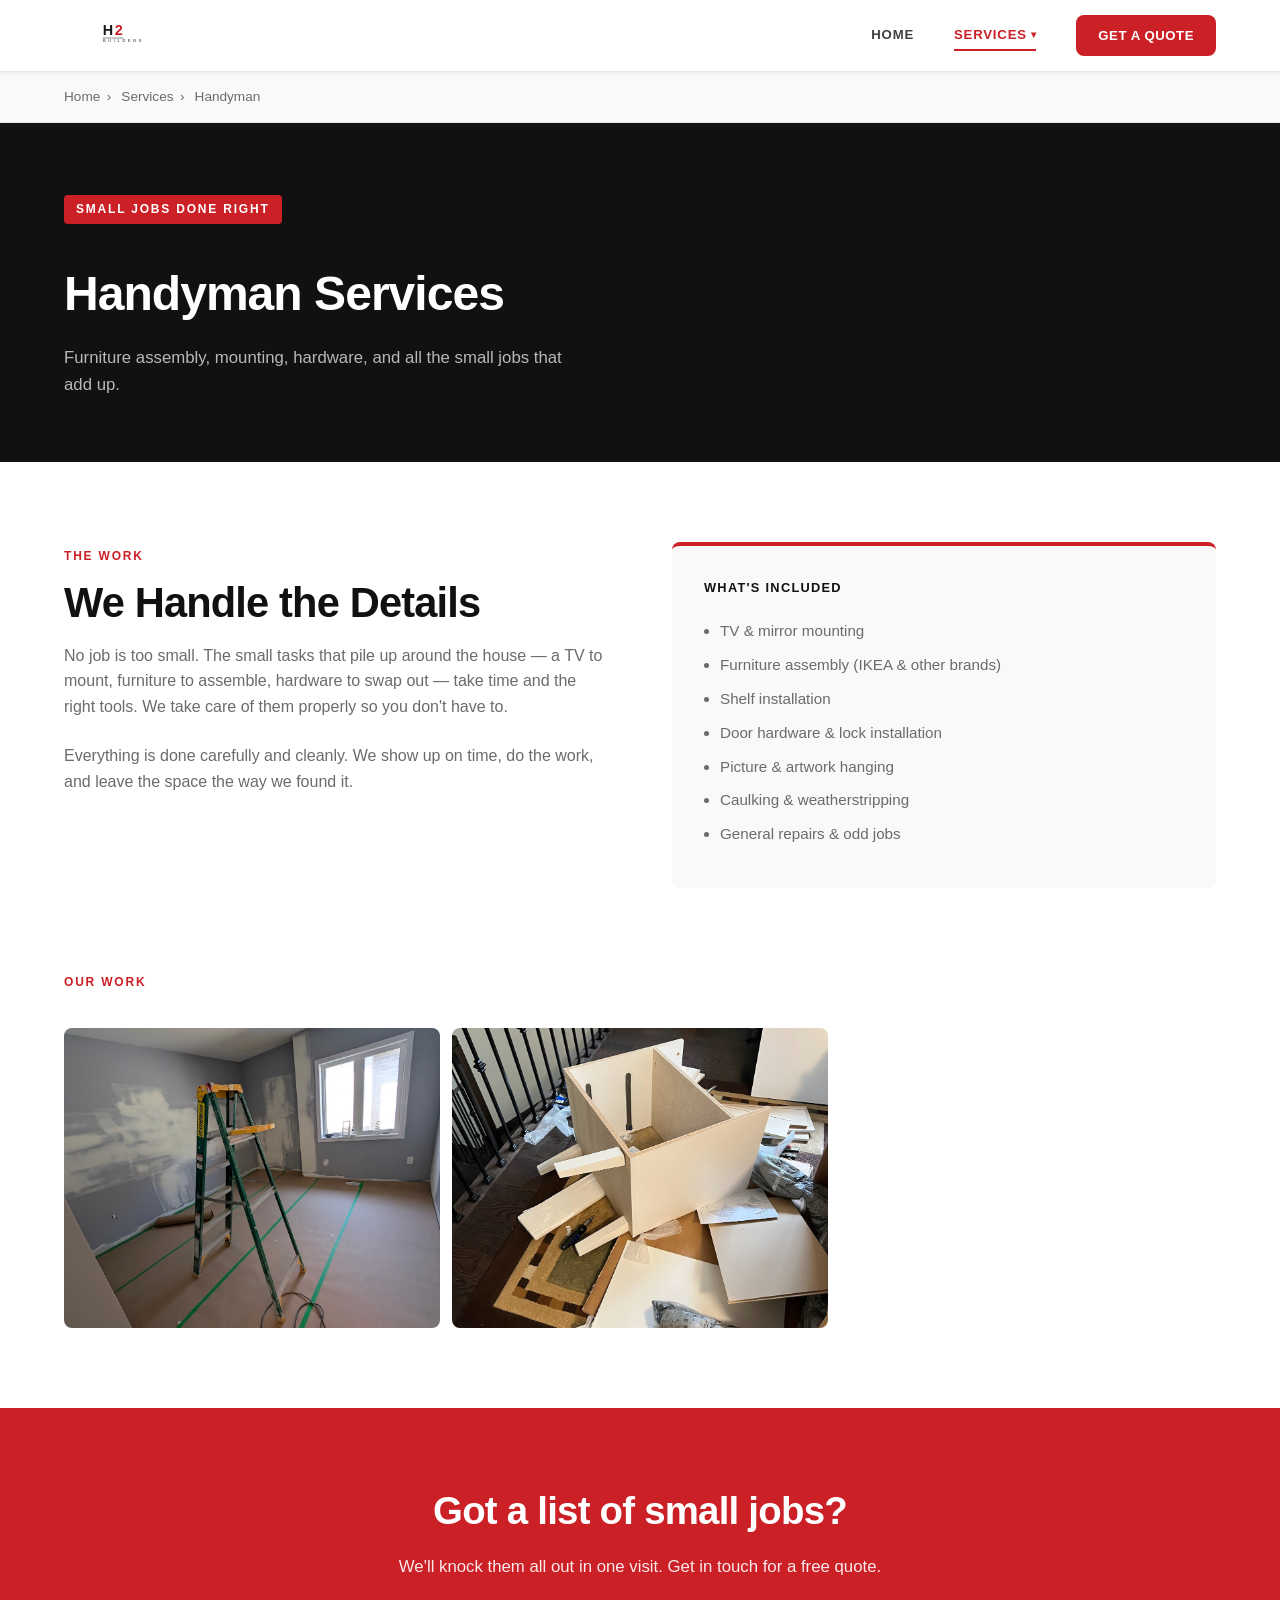
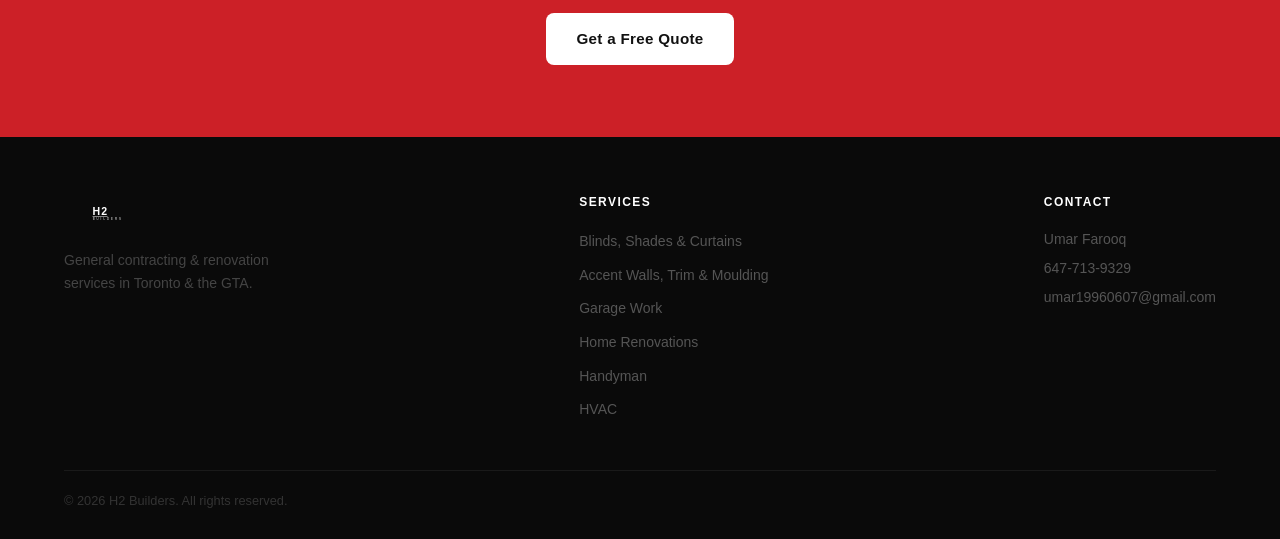
==== services/handyman.html @ 2d083a16 "Add real handyman and painting photos to galleries Updated handyman service page and homepage card w" ====
<!DOCTYPE html>
<html lang="en">
<head>
  <meta charset="UTF-8" />
  <meta name="viewport" content="width=device-width, initial-scale=1.0" />
  <title>Handyman — H2 Builders</title>
  <meta name="description" content="Furniture assembly, mounting, hardware installation, and handyman services in Toronto & GTA." />
  <link rel="stylesheet" href="../assets/styles.css" />
</head>
<body>

  <nav>
    <a href="../index.html">
      <img class="nav-logo" src="../assets/logo.svg" alt="H2 Builders" />
    </a>
    <ul class="nav-links">
      <li><a href="../index.html">Home</a></li>
      <li class="nav-dropdown">
        <a href="../services.html" class="active">Services</a>
        <ul class="nav-dropdown-menu">
          <li><a href="blinds.html">Blinds, Shades &amp; Curtains</a></li>
          <li><a href="accent-walls.html">Accent Walls, Trim &amp; Moulding</a></li>
          <li><a href="garage.html">Garage Work</a></li>
          <li><a href="renovations.html">Home Renovations</a></li>
          <li><a href="handyman.html">Handyman</a></li>
          <li><a href="hvac.html">HVAC</a></li>
        </ul>
      </li>
      <li><a href="../contact.html" class="nav-cta">Get a Quote</a></li>
    </ul>
  </nav>

  <div class="breadcrumb">
    <a href="../index.html">Home</a><span>›</span>
    <a href="../services.html">Services</a><span>›</span>
    Handyman
  </div>

  <div class="page-header">
    <span class="hero-eyebrow">Small Jobs Done Right</span>
    <h1>Handyman Services</h1>
    <p>Furniture assembly, mounting, hardware, and all the small jobs that add up.</p>
  </div>

  <section>
    <div class="service-page-grid">
      <div>
        <span class="section-label">The Work</span>
        <h2 class="section-title">We Handle the Details</h2>
        <p style="color:var(--gray); font-size:1rem; margin-bottom:1.5rem;">
          No job is too small. The small tasks that pile up around the house — a TV to mount, furniture to assemble, hardware to swap out — take time and the right tools. We take care of them properly so you don't have to.
        </p>
        <p style="color:var(--gray); font-size:1rem;">
          Everything is done carefully and cleanly. We show up on time, do the work, and leave the space the way we found it.
        </p>
      </div>
      <div class="includes-list">
        <h3>What's Included</h3>
        <ul>
          <li>TV &amp; mirror mounting</li>
          <li>Furniture assembly (IKEA &amp; other brands)</li>
          <li>Shelf installation</li>
          <li>Door hardware &amp; lock installation</li>
          <li>Picture &amp; artwork hanging</li>
          <li>Caulking &amp; weatherstripping</li>
          <li>General repairs &amp; odd jobs</li>
        </ul>
      </div>
    </div>
  </section>

  <section class="gallery-section">
    <span class="section-label">Our Work</span>
    <div class="gallery-grid">
      <img src="../Images/Work%20images/Handyman/PXL_20250915_173757012.jpg" alt="Handyman work" loading="lazy" />
      <img src="../Images/Work%20images/Handyman/IMG_5338.jpg" alt="Handyman installation" loading="lazy" />
    </div>
  </section>

  <div class="cta-banner">
    <h2>Got a list of small jobs?</h2>
    <p>We'll knock them all out in one visit. Get in touch for a free quote.</p>
    <a href="../contact.html" class="btn btn-white">Get a Free Quote</a>
  </div>

  <footer>
    <div class="footer-inner">
      <div>
        <img class="footer-logo" src="../assets/logo.svg" alt="H2 Builders" />
        <p class="footer-tagline">General contracting &amp; renovation services in Toronto &amp; the GTA.</p>
      </div>
      <div class="footer-col">
        <h4>Services</h4>
        <ul>
          <li><a href="blinds.html">Blinds, Shades &amp; Curtains</a></li>
          <li><a href="accent-walls.html">Accent Walls, Trim &amp; Moulding</a></li>
          <li><a href="garage.html">Garage Work</a></li>
          <li><a href="renovations.html">Home Renovations</a></li>
          <li><a href="handyman.html">Handyman</a></li>
          <li><a href="hvac.html">HVAC</a></li>
        </ul>
      </div>
      <div class="footer-col">
        <h4>Contact</h4>
        <p>Umar Farooq</p>
        <p><a href="tel:6477139329">647-713-9329</a></p>
        <p><a href="mailto:umar19960607@gmail.com">umar19960607@gmail.com</a></p>
      </div>
    </div>
    <hr class="footer-divider" />
    <div class="footer-bottom">
      <p>&copy; 2026 H2 Builders. All rights reserved.</p>
    </div>
  </footer>

</body>
</html>
---- assets/styles.css ----
/* ── Variables ─────────────────────────────────────────── */
:root {
  --red:    #CC2027;
  --dark:   #111111;
  --gray:   #6B6B6B;
  --light:  #F9F9F9;
  --white:  #FFFFFF;
  --border: #E5E5E5;
  --font:   'Helvetica Neue', Helvetica, Arial, sans-serif;
  --radius: 8px;
}

/* ── Reset ─────────────────────────────────────────────── */
*, *::before, *::after { box-sizing: border-box; margin: 0; padding: 0; }
html { scroll-behavior: smooth; }
body {
  font-family: var(--font);
  color: var(--dark);
  background: var(--white);
  line-height: 1.6;
  -webkit-font-smoothing: antialiased;
}
a { color: inherit; text-decoration: none; }
img, svg { display: block; }
ul { list-style: none; }

/* ── Nav ───────────────────────────────────────────────── */
nav {
  position: sticky;
  top: 0;
  z-index: 100;
  background: var(--white);
  display: flex;
  align-items: center;
  justify-content: space-between;
  padding: 0 5%;
  height: 72px;
  border-bottom: 1px solid var(--border);
  box-shadow: 0 1px 4px rgba(0,0,0,.06);
}

.nav-logo {
  height: 60px;
  width: auto;
}

.nav-links {
  display: flex;
  gap: 2.5rem;
  height: 100%;
  align-items: center;
}

.nav-links > li {
  display: flex;
  align-items: center;
  height: 100%;
}

.nav-links a {
  color: #404040;
  font-size: .825rem;
  font-weight: 600;
  letter-spacing: .06em;
  text-transform: uppercase;
  padding: 4px 0;
  border-bottom: 2px solid transparent;
  transition: border-color .2s, color .2s;
}

.nav-links a:hover,
.nav-links a.active {
  color: var(--red);
  border-bottom-color: var(--red);
}

.nav-cta {
  background: var(--red) !important;
  color: var(--white) !important;
  padding: 10px 22px !important;
  border-radius: var(--radius) !important;
  border-bottom: none !important;
  transition: background .2s !important;
  letter-spacing: .04em !important;
}
.nav-cta:hover { background: #a81920 !important; opacity: 1 !important; }

/* ── Nav dropdown ───────────────────────────────────────── */
.nav-dropdown { position: relative; }

.nav-dropdown > a::after { content: ' ▾'; font-size: .65rem; vertical-align: middle; }

.nav-dropdown-menu {
  display: none;
  position: absolute;
  top: calc(100% + 1px);
  left: 50%;
  transform: translateX(-50%);
  background: var(--white);
  border-radius: var(--radius);
  box-shadow: 0 8px 28px rgba(0,0,0,.12);
  border: 1px solid var(--border);
  min-width: 240px;
  z-index: 200;
  list-style: none;
  padding: .4rem 0;
}

.nav-dropdown:hover .nav-dropdown-menu { display: block; }

.nav-dropdown-menu li a {
  display: block;
  padding: 10px 18px;
  color: #404040;
  font-size: .825rem;
  font-weight: 600;
  letter-spacing: .03em;
  text-transform: none;
  border-bottom: none;
  white-space: nowrap;
  transition: background .15s, color .15s;
}
.nav-dropdown-menu li a:hover {
  background: var(--light);
  color: var(--red);
}

/* ── Hero ──────────────────────────────────────────────── */
.hero {
  background:
    linear-gradient(rgba(0,0,0,.82), rgba(0,0,0,.78)),
    url('https://images.unsplash.com/photo-1560448204-e02f11c3d0e2?w=1600&q=80&auto=format&fit=crop') center/cover no-repeat;
  color: var(--white);
  padding: 120px 5% 110px;
  display: flex;
  align-items: center;
  gap: 4rem;
  min-height: 560px;
}

.hero-text { flex: 1; min-width: 0; }

.hero-logo {
  height: 80px;
  width: auto;
  filter: brightness(0) invert(1);
  margin-bottom: 1rem;
  display: block;
}

.hero-card {
  width: 240px;
  flex-shrink: 0;
  background: var(--white);
  border-radius: var(--radius);
  border-top: 3px solid var(--red);
  padding: 1.5rem;
  align-self: center;
}

.hero-card-label {
  font-size: .65rem;
  font-weight: 700;
  letter-spacing: .14em;
  text-transform: uppercase;
  color: var(--gray);
  margin-bottom: .75rem;
}

.hero-card-name {
  font-size: 1rem;
  font-weight: 700;
  color: var(--dark);
  margin-bottom: 1rem;
}

.hero-card-row {
  display: flex;
  align-items: center;
  gap: .5rem;
  margin-bottom: .65rem;
}

.hero-card-row svg {
  width: 15px;
  height: 15px;
  flex-shrink: 0;
  color: var(--red);
}

.hero-card-row a {
  font-size: .85rem;
  color: var(--dark);
  word-break: break-all;
}
.hero-card-row a:hover { color: var(--red); }

.hero .hero-card p {
  color: var(--dark) !important;
  font-size: inherit;
  margin-bottom: 0;
  max-width: none;
  line-height: inherit;
  opacity: 1;
}

.hero-card .btn-red {
  display: block;
  text-align: center;
  margin-top: 1.25rem;
  padding: 10px 16px;
  font-size: .85rem;
}

@media (max-width: 900px) {
  .hero-card { display: none; }
}

.hero-eyebrow {
  display: inline-block;
  background: var(--red);
  color: var(--white);
  font-size: .75rem;
  font-weight: 700;
  letter-spacing: .15em;
  text-transform: uppercase;
  padding: 5px 12px;
  border-radius: 4px;
  margin-bottom: 1.25rem;
}

.hero h1 {
  font-size: clamp(2.4rem, 5vw, 3.8rem);
  font-weight: 700;
  line-height: 1.08;
  letter-spacing: -.02em;
  margin-bottom: 1.25rem;
}

.hero h1 span { color: var(--red); }

.hero p {
  font-size: 1.1rem;
  color: rgba(255,255,255,.75);
  margin-bottom: 2rem;
  max-width: 480px;
  line-height: 1.7;
}

.hero-cta-row {
  display: flex;
  gap: 1rem;
  flex-wrap: wrap;
  margin-bottom: 2rem;
}

.hero-trust {
  display: flex;
  gap: 1.5rem;
  flex-wrap: wrap;
}

.hero-trust span,
.hero-trust a {
  font-size: .8rem;
  color: rgba(255,255,255,.6);
  font-weight: 500;
  text-decoration: none;
  transition: color .2s;
}
.hero-trust a:hover {
  color: var(--white);
}

/* ── Services + contact sidebar layout ─────────────────── */
.services-contact-layout {
  display: flex;
  gap: 3rem;
  align-items: flex-start;
}

.services-main { flex: 1; min-width: 0; }

.contact-sidebar {
  width: 260px;
  flex-shrink: 0;
  background: var(--light);
  border-radius: var(--radius);
  border-top: 3px solid var(--red);
  padding: 1.75rem;
  position: sticky;
  top: 90px;
}

.contact-sidebar h3 {
  font-size: .7rem;
  font-weight: 700;
  letter-spacing: .14em;
  text-transform: uppercase;
  color: var(--gray);
  margin-bottom: 1rem;
}

.contact-sidebar-name {
  font-size: 1.05rem;
  font-weight: 700;
  color: var(--dark);
  margin-bottom: 1.25rem;
}

.contact-sidebar-row {
  display: flex;
  align-items: flex-start;
  gap: .6rem;
  margin-bottom: .85rem;
}

.contact-sidebar-row svg {
  width: 17px;
  height: 17px;
  flex-shrink: 0;
  margin-top: 2px;
  color: var(--red);
}

.contact-sidebar-row a,
.contact-sidebar-row span {
  font-size: .9rem;
  color: var(--dark);
  word-break: break-all;
}

.contact-sidebar-row a:hover { color: var(--red); }

@media (max-width: 900px) {
  .services-contact-layout { flex-direction: column; }
  .contact-sidebar { width: 100%; position: static; }
}

.btn {
  display: inline-block;
  padding: 14px 30px;
  border-radius: var(--radius);
  font-size: .95rem;
  font-weight: 700;
  letter-spacing: .02em;
  cursor: pointer;
  transition: opacity .2s, transform .15s;
}
.btn:hover { opacity: .88; transform: translateY(-1px); }

.btn-red     { background: var(--red);   color: var(--white); }
.btn-white   { background: var(--white); color: var(--dark);  }
.btn-outline {
  background: transparent;
  color: var(--white);
  border: 1.5px solid rgba(255,255,255,.4);
}
.btn-outline:hover {
  border-color: rgba(255,255,255,.7);
  background: rgba(255,255,255,.08);
  opacity: 1;
}

/* ── Section shared ────────────────────────────────────── */
section { padding: 80px 5%; }

.section-label {
  display: inline-block;
  color: var(--red);
  font-size: .75rem;
  font-weight: 700;
  letter-spacing: .15em;
  text-transform: uppercase;
  margin-bottom: .75rem;
}

.section-title {
  font-size: clamp(1.8rem, 3.5vw, 2.6rem);
  font-weight: 700;
  line-height: 1.15;
  letter-spacing: -.02em;
  margin-bottom: 1rem;
}

.section-sub {
  font-size: 1rem;
  color: var(--gray);
  max-width: 560px;
  margin-bottom: 3rem;
}

/* ── Work / photo grid ─────────────────────────────────── */
.work-grid {
  display: grid;
  grid-template-columns: repeat(4, 1fr);
  gap: .75rem;
}

.work-grid img {
  width: 100%;
  height: 260px;
  object-fit: cover;
  border-radius: var(--radius);
  display: block;
  transition: opacity .25s, transform .25s;
}
.work-grid img:hover { opacity: .9; transform: scale(1.01); }

@media (max-width: 900px) {
  .work-grid { grid-template-columns: repeat(2, 1fr); }
}
@media (max-width: 520px) {
  .work-grid { grid-template-columns: 1fr 1fr; }
  .work-grid img { height: 180px; }
}

/* ── Services grid ─────────────────────────────────────── */
.services-grid {
  display: grid;
  grid-template-columns: repeat(auto-fill, minmax(240px, 1fr));
  gap: 1.5rem;
}

.service-card {
  background: var(--light);
  border-radius: var(--radius);
  padding: 2rem 1.75rem;
  border-top: 3px solid var(--red);
  transition: transform .2s, box-shadow .2s;
}
.service-card:hover { transform: translateY(-4px); box-shadow: 0 12px 28px rgba(0,0,0,.08); }

.service-icon { font-size: 2rem; margin-bottom: 1rem; }
.service-card h3 { font-size: 1.05rem; font-weight: 700; margin-bottom: .5rem; }
.service-card p  { font-size: .9rem; color: var(--gray); }

/* ── Category cards (hub + home page) ──────────────────── */
.category-grid {
  display: grid;
  grid-template-columns: repeat(auto-fill, minmax(220px, 1fr));
  gap: 1.5rem;
}

.category-card {
  background: var(--white);
  border-radius: var(--radius);
  padding: 2rem 1.75rem;
  border: 1.5px solid var(--border);
  border-top: 3px solid var(--red);
  overflow: hidden;
  display: flex;
  flex-direction: column;
  text-decoration: none;
  color: inherit;
  transition: transform .2s, box-shadow .2s, border-color .2s;
}
.category-card:hover {
  transform: translateY(-4px);
  box-shadow: 0 12px 28px rgba(0,0,0,.08);
  border-color: transparent;
  border-top-color: var(--red);
}

.category-card .cat-img {
  width: calc(100% + 3.5rem);
  margin: -2rem -1.75rem 1.25rem;
  height: 180px;
  object-fit: cover;
  border-radius: var(--radius) var(--radius) 0 0;
  display: block;
  transition: transform .3s ease;
}
.category-card:hover .cat-img { transform: scale(1.03); }

.category-card .cat-icon {
  background: #FEF2F2;
  border-radius: 10px;
  width: 44px;
  height: 44px;
  display: flex;
  align-items: center;
  justify-content: center;
  margin-bottom: 1.25rem;
  flex-shrink: 0;
  color: var(--red);
}
.category-card .cat-icon svg { width: 22px; height: 22px; }

.category-card h3 { font-size: 1rem; font-weight: 700; margin-bottom: .5rem; }
.category-card p  { font-size: .875rem; color: var(--gray); flex: 1; margin-bottom: 1.25rem; line-height: 1.6; }
.category-card .cat-link {
  font-size: .825rem;
  font-weight: 700;
  color: var(--red);
}
.category-card .cat-link::after { content: ' →'; }

/* ── Page header (services, contact, sub-pages) ─────────── */
.page-header {
  position: relative;
  background: var(--dark);
  color: var(--white);
  padding: 72px 5% 64px;
  overflow: hidden;
}

.page-header.has-bg {
  background-size: cover;
  background-position: center;
}
.page-header.has-bg::before {
  content: '';
  position: absolute;
  inset: 0;
  background: rgba(0,0,0,.72);
}
.page-header.has-bg > * { position: relative; }

.page-header h1 {
  font-size: clamp(2rem, 4vw, 3rem);
  font-weight: 700;
  letter-spacing: -.02em;
  margin-top: .75rem;
}
.page-header p {
  color: rgba(255,255,255,.7);
  margin-top: .75rem;
  max-width: 520px;
  font-size: 1.05rem;
}

/* ── Service sub-page ───────────────────────────────────── */
.breadcrumb {
  padding: 14px 5%;
  background: var(--light);
  font-size: .85rem;
  color: var(--gray);
  border-bottom: 1px solid var(--border);
}
.breadcrumb a { color: var(--gray); }
.breadcrumb a:hover { color: var(--red); }
.breadcrumb span { margin: 0 .4rem; }

.service-page-grid {
  display: grid;
  grid-template-columns: 1fr 1fr;
  gap: 4rem;
  align-items: start;
}

.service-page-grid .includes-list {
  background: var(--light);
  border-radius: var(--radius);
  padding: 2rem;
  border-top: 4px solid var(--red);
}
.service-page-grid .includes-list h3 {
  font-size: .8rem;
  font-weight: 700;
  letter-spacing: .1em;
  text-transform: uppercase;
  margin-bottom: 1.25rem;
  color: var(--dark);
}
.service-page-grid .includes-list ul { padding-left: 1rem; }
.service-page-grid .includes-list ul li {
  list-style: disc;
  font-size: .95rem;
  color: var(--gray);
  margin-bottom: .6rem;
}

@media (max-width: 640px) {
  .service-page-grid { grid-template-columns: 1fr; gap: 2rem; }
}

/* ── Why us strip ──────────────────────────────────────── */
.why-strip {
  background: var(--dark);
  color: var(--white);
}

.why-strip .section-label {
  color: #F87171;
  background: rgba(196,30,36,.2);
  padding: 4px 10px;
  border-radius: 4px;
  border: 1px solid rgba(196,30,36,.3);
}

.why-strip .section-title {
  color: var(--white);
  margin-top: 1rem;
}

.why-grid {
  display: grid;
  grid-template-columns: repeat(auto-fill, minmax(200px, 1fr));
  gap: 2rem;
  margin-top: 2.5rem;
}

.why-item { text-align: center; }
.why-item .icon {
  background: rgba(255,255,255,.07);
  border-radius: 12px;
  width: 54px;
  height: 54px;
  display: flex;
  align-items: center;
  justify-content: center;
  margin: 0 auto .75rem;
  color: var(--white);
}
.why-item .icon svg { width: 22px; height: 22px; }
.why-item h3 { font-size: .95rem; font-weight: 700; margin-bottom: .4rem; letter-spacing: .01em; }
.why-item p  { font-size: .875rem; color: rgba(255,255,255,.5); }

/* ── CTA banner ────────────────────────────────────────── */
.cta-banner {
  background: var(--red);
  color: var(--white);
  text-align: center;
  padding: 72px 5%;
}
.cta-banner h2 { font-size: clamp(1.6rem, 3vw, 2.4rem); font-weight: 700; letter-spacing: -.02em; margin-bottom: .75rem; }
.cta-banner p  { font-size: 1.05rem; margin-bottom: 2rem; opacity: .9; }

/* ── Contact page ──────────────────────────────────────── */
.contact-section {
  display: grid;
  grid-template-columns: 1fr 1fr;
  gap: 4rem;
  align-items: start;
}

.contact-info-block { margin-bottom: 2rem; }
.contact-info-block h3 {
  font-size: .75rem;
  font-weight: 700;
  color: var(--red);
  letter-spacing: .12em;
  text-transform: uppercase;
  margin-bottom: .5rem;
}
.contact-info-block p, .contact-info-block a {
  font-size: 1.05rem;
  color: var(--dark);
}
.contact-info-block a:hover { color: var(--red); }

.contact-card {
  background: var(--light);
  border-radius: var(--radius);
  padding: 2.5rem;
  border-top: 4px solid var(--red);
}
.contact-card h3 { font-size: 1.2rem; font-weight: 700; margin-bottom: 1.5rem; }

.form-group { margin-bottom: 1.25rem; }
.form-group label {
  display: block;
  font-size: .8rem;
  font-weight: 600;
  letter-spacing: .04em;
  margin-bottom: .4rem;
  color: #404040;
}
.form-group input,
.form-group textarea,
.form-group select {
  width: 100%;
  padding: 11px 14px;
  border: 1.5px solid var(--border);
  border-radius: var(--radius);
  font-family: var(--font);
  font-size: .95rem;
  color: var(--dark);
  background: var(--white);
  transition: border-color .2s, box-shadow .2s;
}
.form-group input:focus,
.form-group textarea:focus,
.form-group select:focus {
  outline: none;
  border-color: var(--red);
  box-shadow: 0 0 0 3px rgba(196,30,36,.1);
}
.form-group textarea { resize: vertical; min-height: 120px; }

/* ── Services page detail ──────────────────────────────── */
.services-detail {
  display: grid;
  grid-template-columns: repeat(auto-fill, minmax(280px, 1fr));
  gap: 2rem;
}

.service-detail-card {
  border: 1.5px solid var(--border);
  border-radius: var(--radius);
  overflow: hidden;
  transition: box-shadow .2s, transform .2s;
}
.service-detail-card:hover { box-shadow: 0 8px 24px rgba(0,0,0,.1); transform: translateY(-3px); }
.service-detail-card .card-header {
  background: var(--dark);
  color: var(--white);
  padding: 1.25rem 1.5rem;
  display: flex;
  align-items: center;
  gap: .75rem;
}
.service-detail-card .card-header span { font-size: 1.5rem; }
.service-detail-card .card-header h3 { font-size: 1rem; font-weight: 700; }
.service-detail-card .card-body { padding: 1.5rem; }
.service-detail-card .card-body p { font-size: .9rem; color: var(--gray); margin-bottom: 1rem; }
.service-detail-card .card-body ul { padding-left: 1rem; }
.service-detail-card .card-body ul li {
  font-size: .875rem;
  color: var(--gray);
  margin-bottom: .35rem;
  list-style: disc;
}

/* ── Footer ────────────────────────────────────────────── */
footer {
  background: #0A0A0A;
  color: #888;
  padding: 56px 5% 28px;
}

.footer-inner {
  display: flex;
  justify-content: space-between;
  align-items: flex-start;
  gap: 2rem;
  flex-wrap: wrap;
  margin-bottom: 2.5rem;
}

.footer-logo { height: 44px; width: auto; filter: brightness(0) invert(1); margin-bottom: .75rem; }
.footer-tagline { font-size: .875rem; color: #444; max-width: 240px; line-height: 1.6; }

.footer-col h4 {
  color: var(--white);
  font-size: .75rem;
  font-weight: 700;
  letter-spacing: .12em;
  text-transform: uppercase;
  margin-bottom: 1rem;
}
.footer-col ul li { margin-bottom: .5rem; }
.footer-col ul li a { font-size: .875rem; color: #555; transition: color .2s; }
.footer-col ul li a:hover { color: var(--white); }
.footer-col p { font-size: .875rem; color: #555; margin-bottom: .4rem; }

.footer-divider { border: none; border-top: 1px solid #1a1a1a; margin-bottom: 1.25rem; }
.footer-bottom { display: flex; justify-content: space-between; align-items: center; flex-wrap: wrap; gap: .5rem; }
.footer-bottom p { font-size: .8rem; color: #333; }

/* ── Responsive ────────────────────────────────────────── */
@media (max-width: 768px) {
  .hero { flex-direction: column; padding: 72px 5% 64px; }
  .contact-section { grid-template-columns: 1fr; }
  .nav-links { gap: 1.25rem; }
  .footer-inner { flex-direction: column; }
}

@media (max-width: 520px) {
  nav { padding: 0 4%; }
  .nav-links { display: none; }
  .hero-trust { gap: .75rem; }
}

/* ── Photo gallery ──────────────────────────────────────── */
.gallery-section { padding: 0 5% 80px; }

.gallery-grid {
  display: grid;
  grid-template-columns: repeat(auto-fill, minmax(280px, 1fr));
  gap: .75rem;
  margin-top: 1.5rem;
}

.gallery-grid img {
  width: 100%;
  height: 300px;
  object-fit: cover;
  border-radius: var(--radius);
  display: block;
  transition: opacity .2s;
}
.gallery-grid img:hover { opacity: .88; }
.gallery-grid .wide { grid-column: span 2; }

@media (max-width: 640px) {
  .gallery-grid .wide { grid-column: span 1; }
}
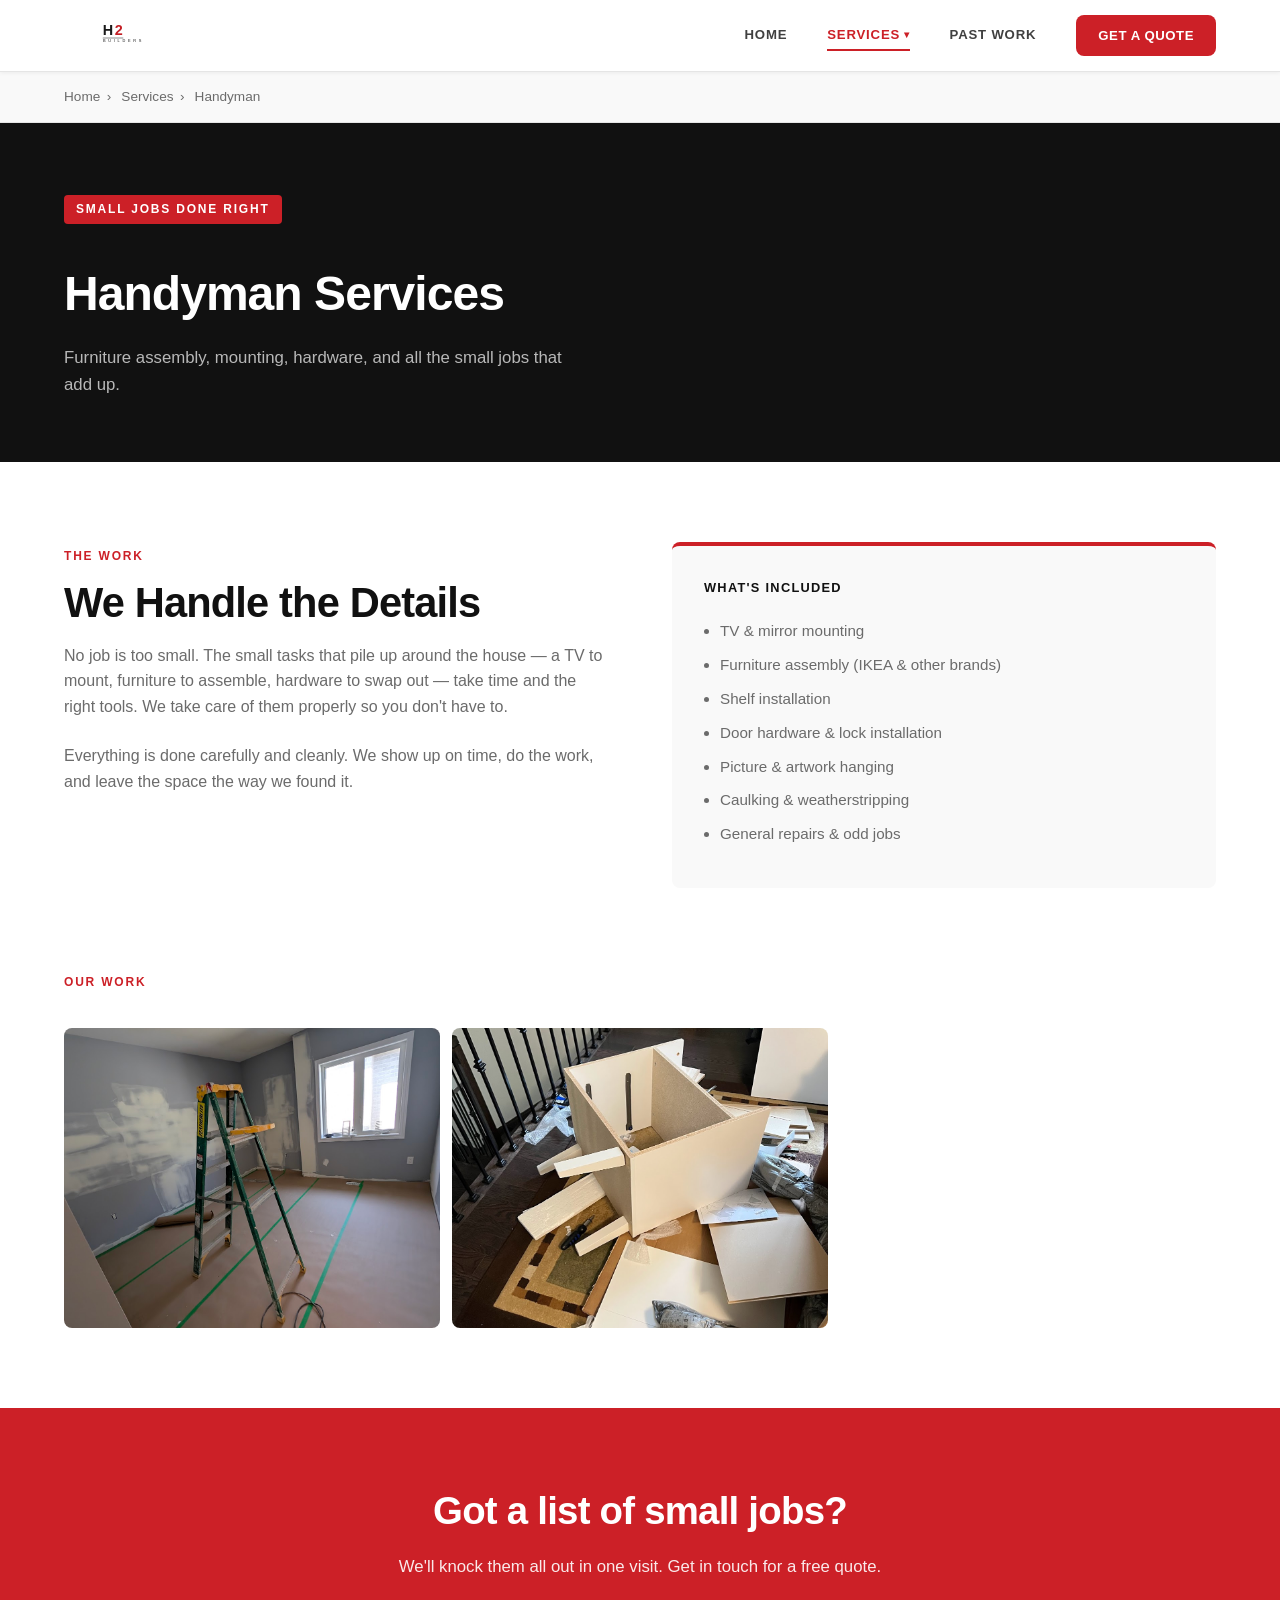
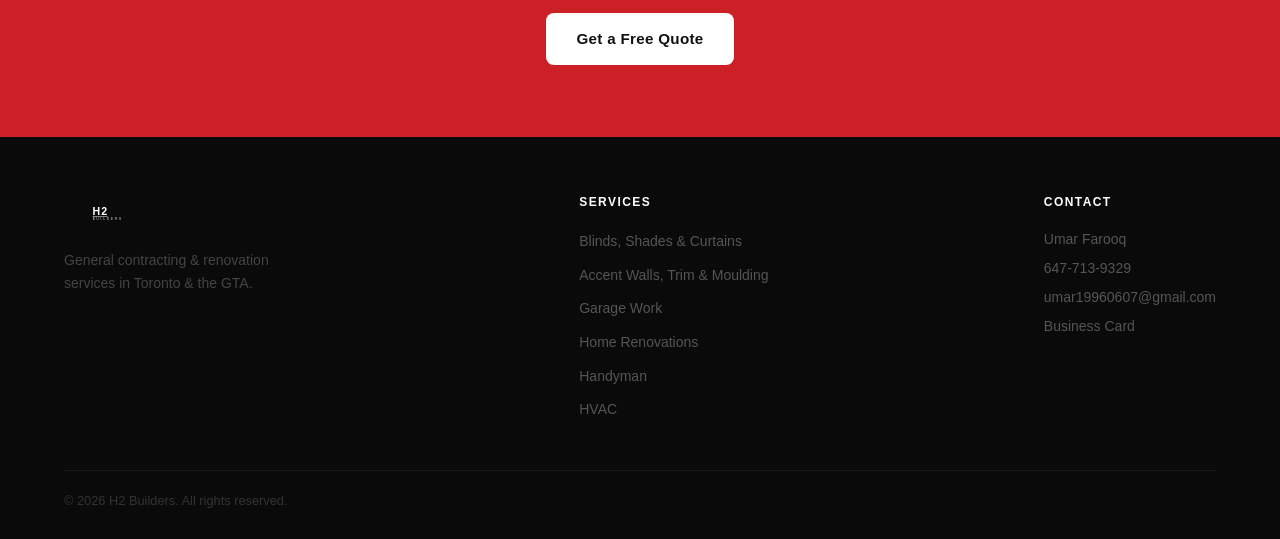
==== commit 95e0310f: "ok" ====
--- a/services/handyman.html
+++ b/services/handyman.html
@@ -26,6 +26,7 @@
           <li><a href="hvac.html">HVAC</a></li>
         </ul>
       </li>
+      <li><a href="../past-work.html">Past Work</a></li>
       <li><a href="../contact.html" class="nav-cta">Get a Quote</a></li>
     </ul>
   </nav>
@@ -105,6 +106,7 @@
         <p>Umar Farooq</p>
         <p><a href="tel:6477139329">647-713-9329</a></p>
         <p><a href="mailto:umar19960607@gmail.com">umar19960607@gmail.com</a></p>
+        <p><a href="../business-card.html">Business Card</a></p>
       </div>
     </div>
     <hr class="footer-divider" />
